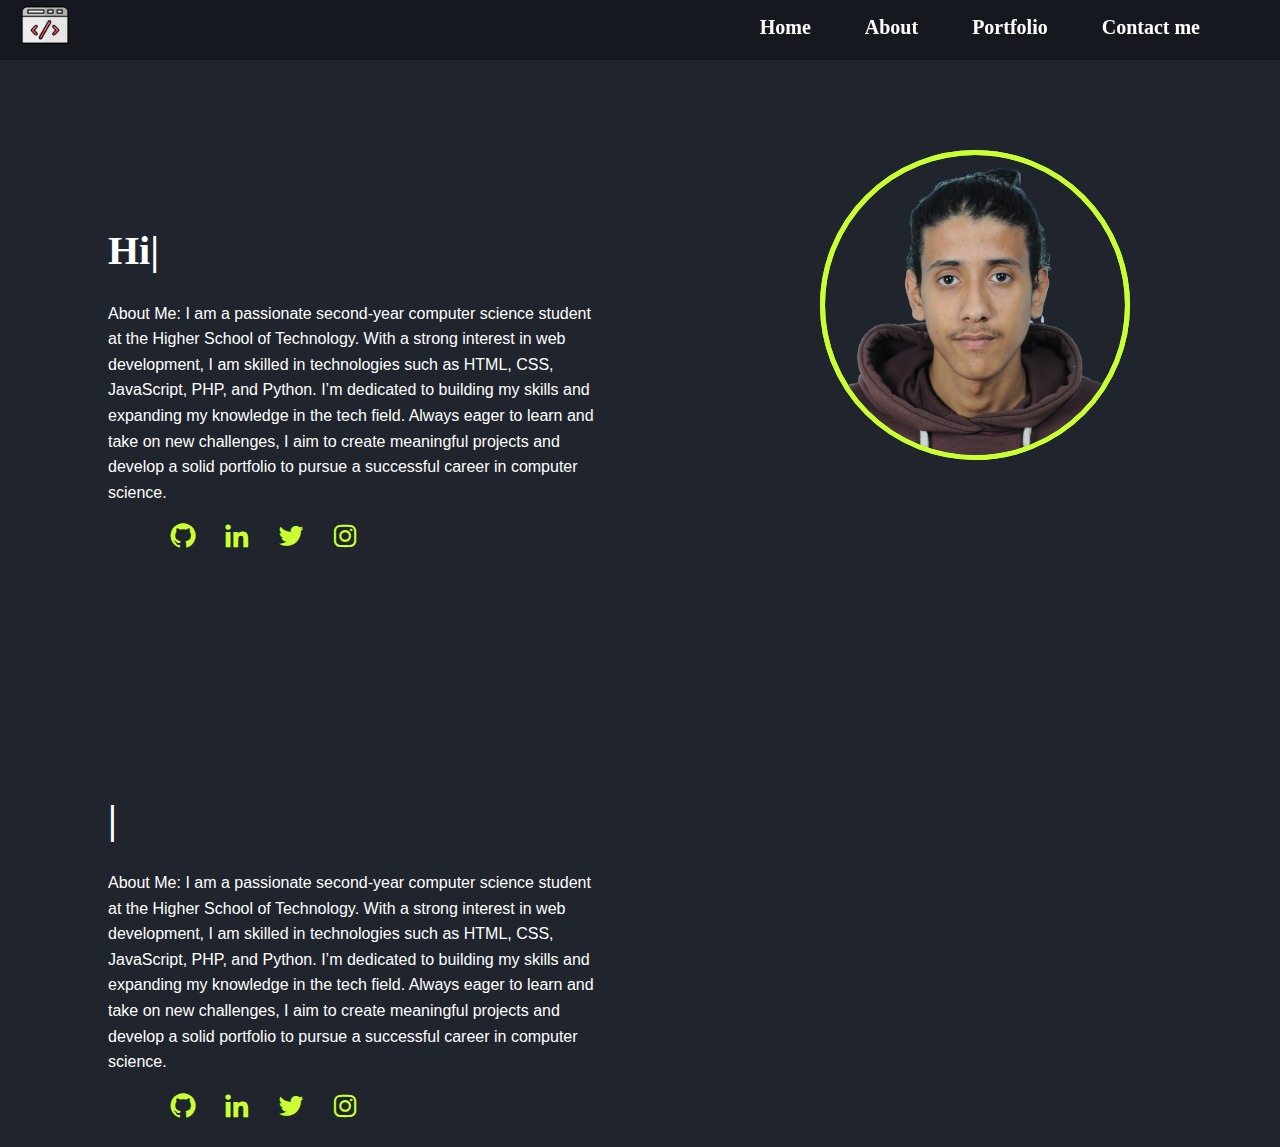
==== index.html @ 5b34f793 "commit" ====
<!DOCTYPE html>
<html lang="en">
<head>
    <meta charset="UTF-8">
    <meta name="viewport" content="width=device-width, initial-scale=1.0">
    <title>Document</title>
    <link rel="stylesheet" href="style.css"></link>
    <link href="https://unpkg.com/boxicons/css/boxicons.min.css" rel="stylesheet">
</head>
<body>
   <header> <img src="coding (1).png" alt="icon" id="icon">
   
<nav class="navbar">
    <ul>
        <li><a href="#">Home</a></li>
        <li><a href="#">About</a></li>
        <li><a href="#">Portfolio</a></li>
        <li><a href="#">Contact me</a></li>
    </ul>
</nav> 
</header>

<section class="home">
    <div>
    <h1 id="cursur">|</h1>
       <p>
        About Me:
I am a passionate second-year computer science student at the Higher School of Technology. With a strong interest in web development,
 I am skilled in technologies such as HTML, CSS, JavaScript, PHP, and Python. I’m dedicated to building my skills and expanding my knowledge in the tech field.
  Always eager to learn and take on new challenges, I aim to create meaningful projects and develop a solid portfolio to pursue a successful career in computer science.
    </p>
    <nav id="media">

<ul>
    <li><a href="#"><i class="bx bxl-github"></i></a></li> 
    <li><a href="#"><i class="bx bxl-linkedin"></i></a></li>
    <li><a href="#"><i class="bx bxl-twitter"></i></a></li>
    <li><a href="#"><i class="bx bxl-instagram"></i></a></li>
</ul>
    </nav>
</div>
<img src="mypicture.png" alt="person" class="mypicture">
    
   </section>
   <section class="home">
    <div>
    <h1 id="cursur">|</h1>
       <p>
        About Me:
I am a passionate second-year computer science student at the Higher School of Technology. With a strong interest in web development,
 I am skilled in technologies such as HTML, CSS, JavaScript, PHP, and Python. I’m dedicated to building my skills and expanding my knowledge in the tech field.
  Always eager to learn and take on new challenges, I aim to create meaningful projects and develop a solid portfolio to pursue a successful career in computer science.
    </p>
    <nav id="media">

<ul>
    <li><a href="#"><i class="bx bxl-github"></i></a></li> 
    <li><a href="#"><i class="bx bxl-linkedin"></i></a></li>
    <li><a href="#"><i class="bx bxl-twitter"></i></a></li>
    <li><a href="#"><i class="bx bxl-instagram"></i></a></li>
</ul>
    </nav>
</div>
<img src="mypicture.png" alt="person" class="mypicture">
    
   </section>

</body>
<script src="script.js"></script>
</html>
---- style.css ----
body{
   background: #1f242d;
   color: white;
}
a{
    color: white;
    text-decoration: none;
   
}
.navbar{
    position: fixed;
    right:0;
    top:0;
    margin-right: 30px; 
}
.navbar ul li{
    display: inline-block;
    margin-right: 50px;

}

.navbar ul li a{
    display: block;
    font-size: 20px;
    font-weight: bold; /* normal, bold, lighter, or specific values (100-900) */
    transition: transform 0.3s ease, box-shadow 0.3s ease;
    }
.navbar ul li a:hover{
        color: #caff33;
        transform: translateY(-5px); /* Move the div up */
       
}
#icon{
    width: 50px;
    height: 50px;
    margin-left: 20px;
    position: fixed;
}
header{
    display: flex;
    justify-content: space-between; /* Align divs horizontally */
    position: fixed;
    width: 100%;
    height: 60px;
    z-index: 1000;
    top:0;
    left:0;
    background-color: rgba(0, 0,0,0.3);
backdrop-filter: blur(10px);
}
.home{
    margin-left:100px;
    margin-top: 200px;
    display: flex;
    justify-content: flex-start; /* Optional: for alignment */
   
}
.home p{  
        font-family: Arial, sans-serif;
        font-size: 16px;
        line-height: 1.6;
        max-width: 500px;
      } 
#media  ul li{
display: inline;
margin-left: 20px;
}   
/* #media  ul li a img{
    width: 20px;
    height: 20px;
    color: #caff33;
}    */
.bx {
    font-size: 30px;   
    color: #caff33;       
}
.mypicture{
    position: absolute;
    width: 300px;
    height: 300px;
    right: 150px;
    top:150px;
    border-radius: 50%; /* Makes it round */
    border: 5px solid #caff33; 
}
#cursur:hover{
color: #caff33;
}

#cursur{
font-size: 40px;    
}
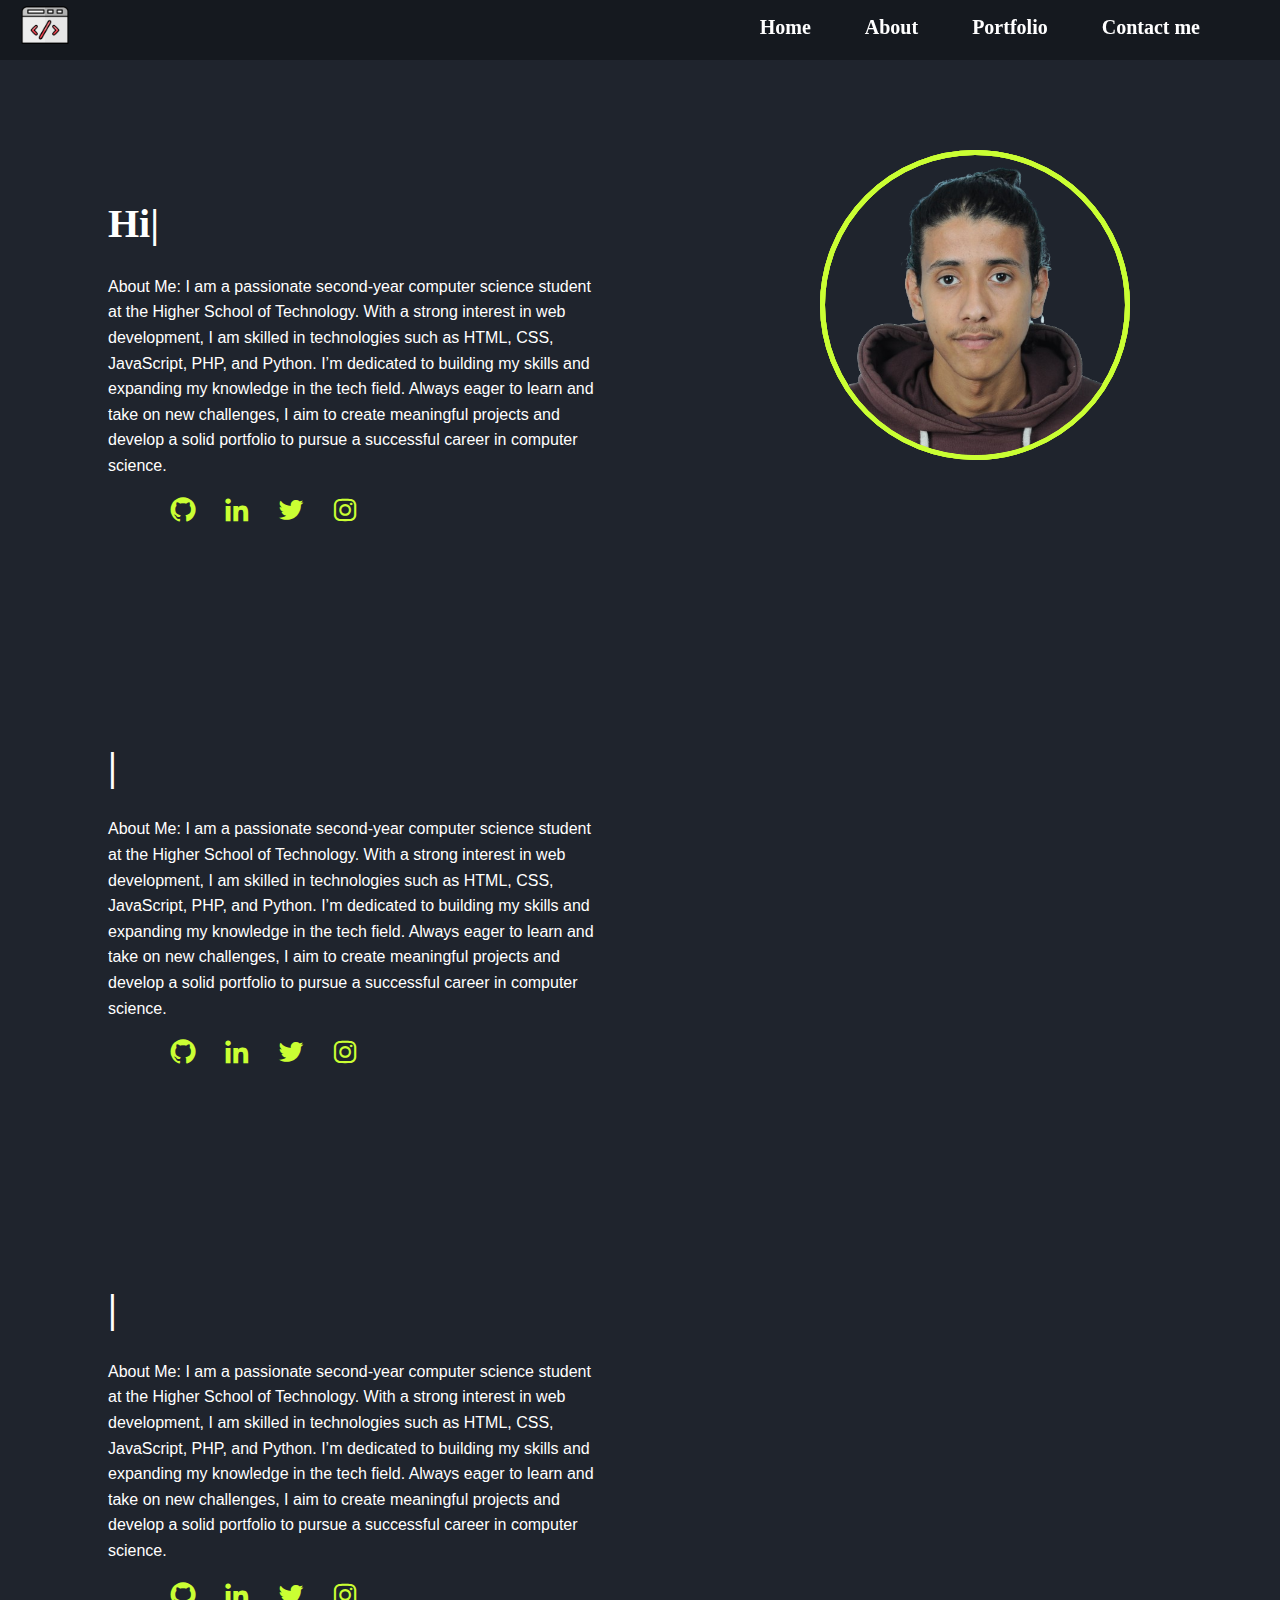
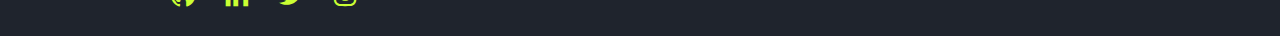
==== commit 74d34773: "commit" ====
--- a/index.html
+++ b/index.html
@@ -13,14 +13,14 @@
 <nav class="navbar">
     <ul>
         <li><a href="#">Home</a></li>
-        <li><a href="#">About</a></li>
-        <li><a href="#">Portfolio</a></li>
+        <li><a href="#firstsection">About</a></li>
+        <li><a href="#scondsection">Portfolio</a></li>
         <li><a href="#">Contact me</a></li>
     </ul>
 </nav> 
 </header>
 
-<section class="home">
+<section class="home" >
     <div>
     <h1 id="cursur">|</h1>
        <p>
@@ -42,7 +42,29 @@
 <img src="mypicture.png" alt="person" class="mypicture">
     
    </section>
-   <section class="home">
+   <section class="home" id="firstsection">
+    <div>
+    <h1 id="cursur">|</h1>
+       <p>
+        About Me:
+I am a passionate second-year computer science student at the Higher School of Technology. With a strong interest in web development,
+ I am skilled in technologies such as HTML, CSS, JavaScript, PHP, and Python. I’m dedicated to building my skills and expanding my knowledge in the tech field.
+  Always eager to learn and take on new challenges, I aim to create meaningful projects and develop a solid portfolio to pursue a successful career in computer science.
+    </p>
+    <nav id="media">
+
+<ul>
+    <li><a href="#"><i class="bx bxl-github"></i></a></li> 
+    <li><a href="#"><i class="bx bxl-linkedin"></i></a></li>
+    <li><a href="#"><i class="bx bxl-twitter"></i></a></li>
+    <li><a href="#"><i class="bx bxl-instagram"></i></a></li>
+</ul>
+    </nav>
+</div>
+<img src="mypicture.png" alt="person" class="mypicture">
+    
+   </section>
+   <section class="home" id="scondsection">
     <div>
     <h1 id="cursur">|</h1>
        <p>
--- a/style.css
+++ b/style.css
@@ -1,3 +1,6 @@
+html {
+    scroll-behavior: smooth;
+}
 body{
    background: #1f242d;
    color: white;
@@ -82,12 +85,20 @@
     top:150px;
     border-radius: 50%; /* Makes it round */
     border: 5px solid #caff33; 
+    transition: box-shadow 0.4s ease-in-out;
+}
+.mypicture:hover{
+box-shadow: 0 0 15px #caff33;
+ 
+
 }
 #cursur:hover{
 color: #caff33;
 }
 
 #cursur{
-font-size: 40px;    
+font-size: 40px; 
+margin-top: 0px; 
+transition: color 0.4s ease-in-out;  
 }
 
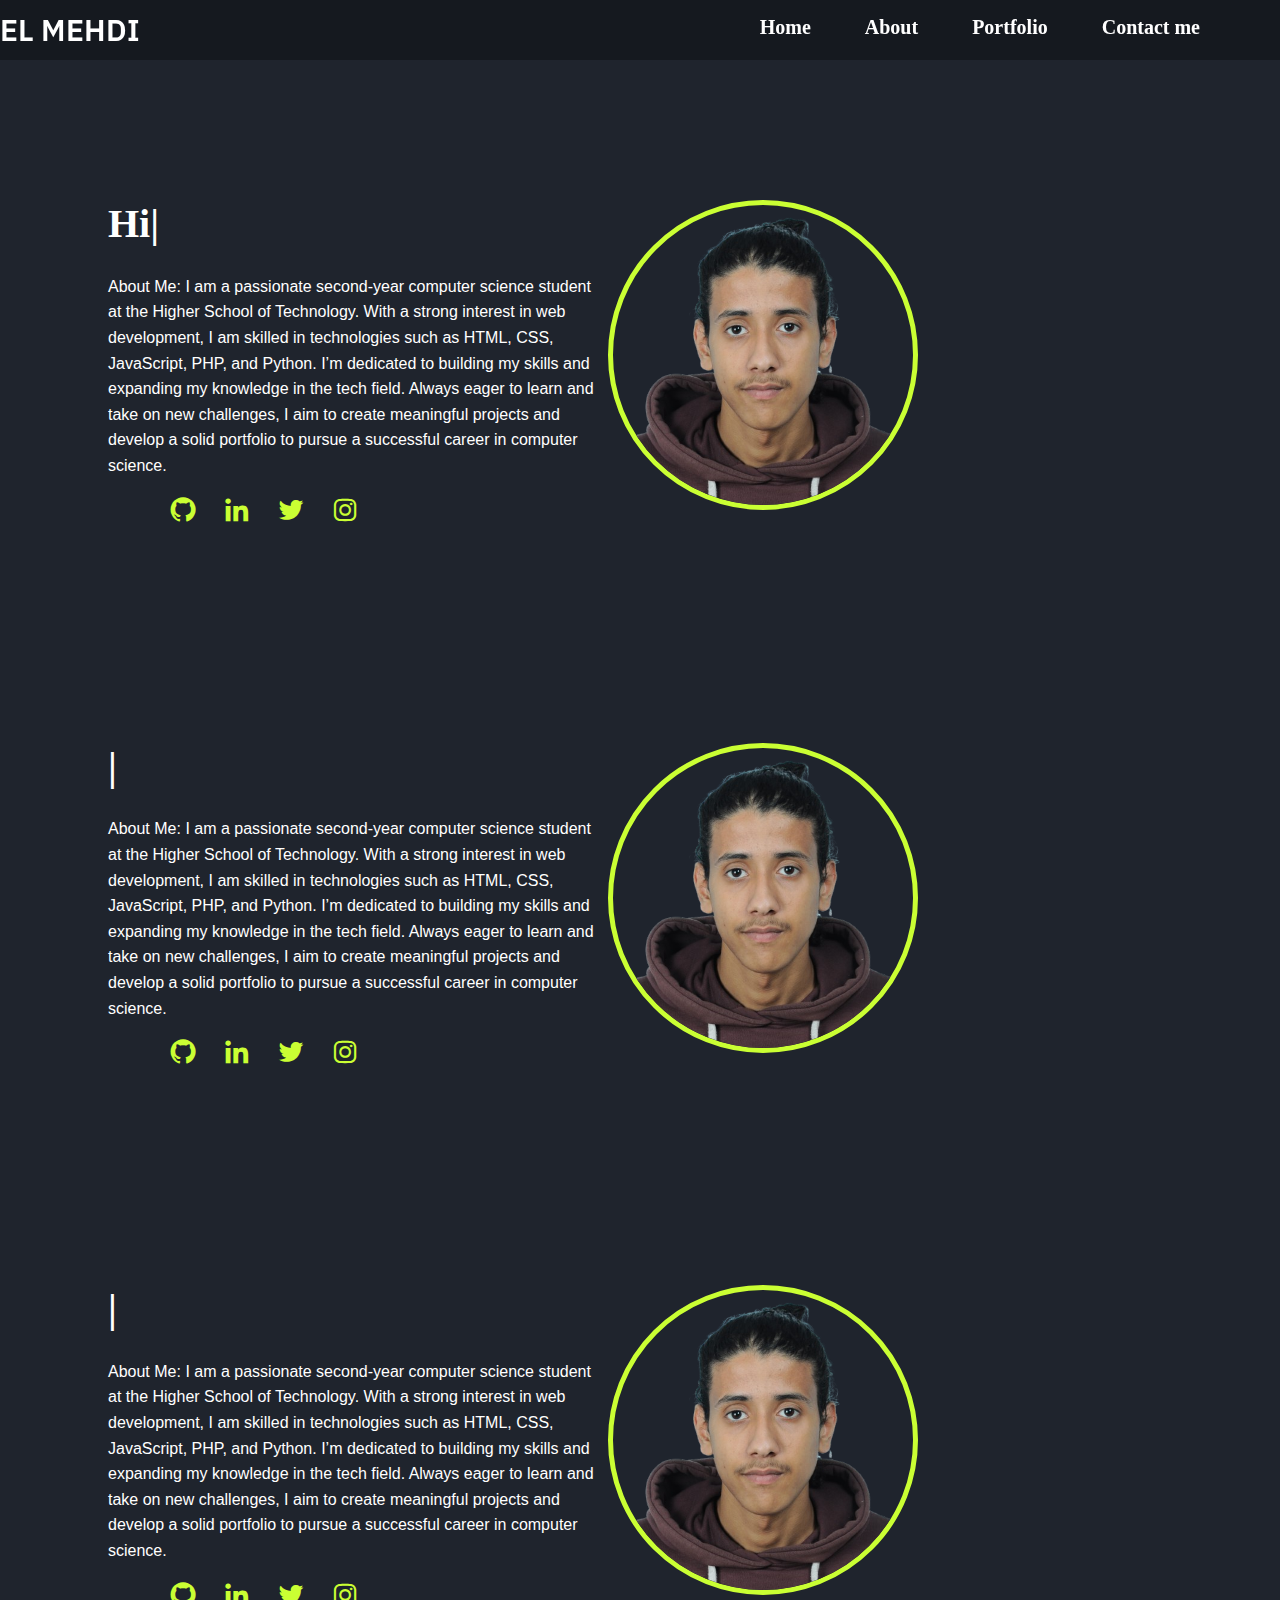
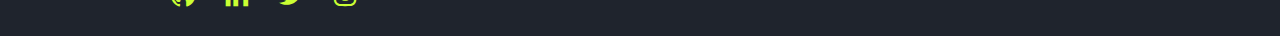
==== commit 3ef3ea54: "my commit" ====
--- a/index.html
+++ b/index.html
@@ -8,7 +8,7 @@
     <link href="https://unpkg.com/boxicons/css/boxicons.min.css" rel="stylesheet">
 </head>
 <body>
-   <header> <img src="coding (1).png" alt="icon" id="icon">
+   <header><div class="logo"><span>EL MEHDI</span></div>
    
 <nav class="navbar">
     <ul>
--- a/style.css
+++ b/style.css
@@ -1,3 +1,5 @@
+@import url('https://fonts.googleapis.com/css2?family=Poppins:wght@600&display=swap');
+@import url('https://fonts.googleapis.com/css2?family=IBM+Plex+Sans:ital,wght@0,100;0,200;0,300;0,400;0,500;0,600;0,700;1,100;1,200;1,300;1,400;1,500;1,600;1,700&display=swap');
 html {
     scroll-behavior: smooth;
 }
@@ -30,14 +32,19 @@
     }
 .navbar ul li a:hover{
         color: #caff33;
-        transform: translateY(-5px); /* Move the div up */
+        transform: translateY(-3px); /* Move the div up */
        
 }
-#icon{
-    width: 50px;
-    height: 50px;
-    margin-left: 20px;
-    position: fixed;
+.logo {
+    font-family: "IBM Plex Sans", serif;
+    font-weight: 600;
+    font-style: normal;
+    display: flex;
+    justify-content: center;
+    font-size: 30px;
+}
+.logo span{
+    margin-top: 10px;
 }
 header{
     display: flex;
@@ -78,11 +85,8 @@
     color: #caff33;       
 }
 .mypicture{
-    position: absolute;
     width: 300px;
     height: 300px;
-    right: 150px;
-    top:150px;
     border-radius: 50%; /* Makes it round */
     border: 5px solid #caff33; 
     transition: box-shadow 0.4s ease-in-out;
@@ -101,4 +105,10 @@
 margin-top: 0px; 
 transition: color 0.4s ease-in-out;  
 }
+section{
+    display: flex;
+    justify-content: space-between;
+    scroll-margin-top: 200px; 
 
+  }
+
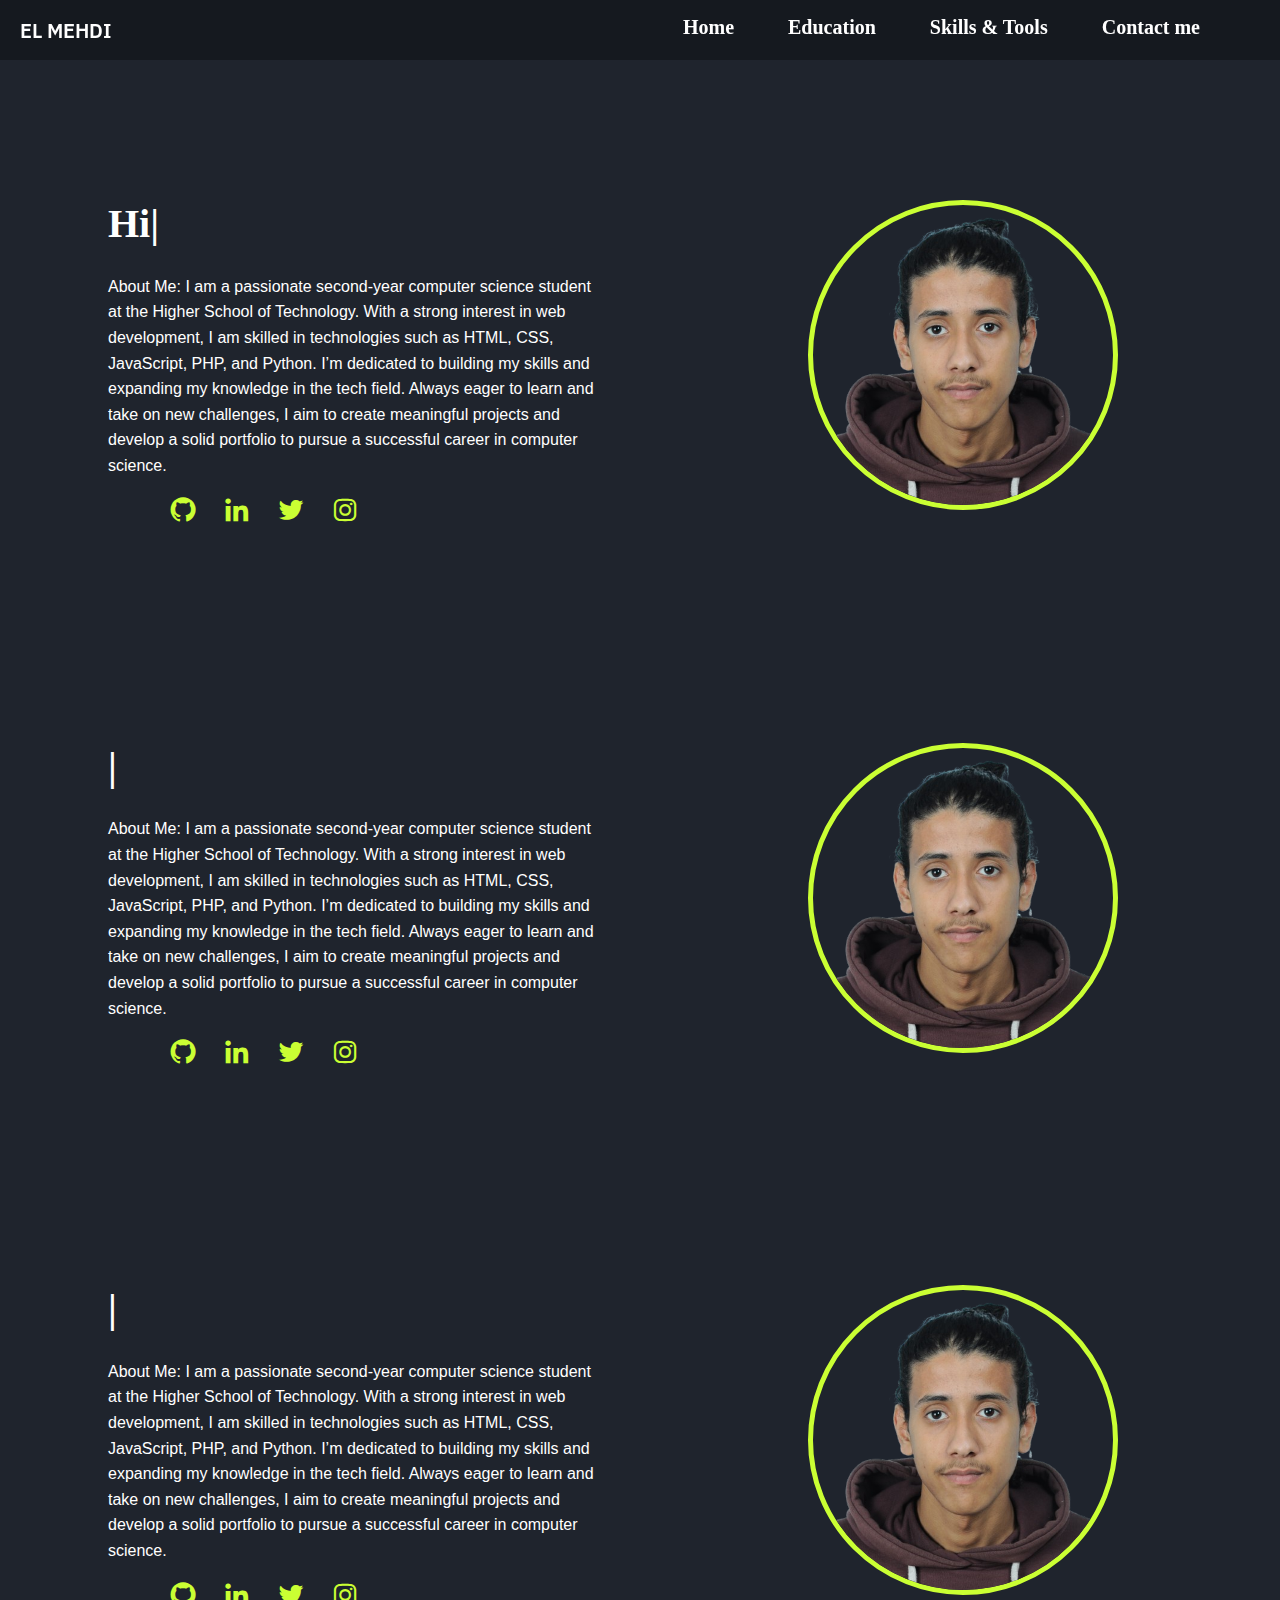
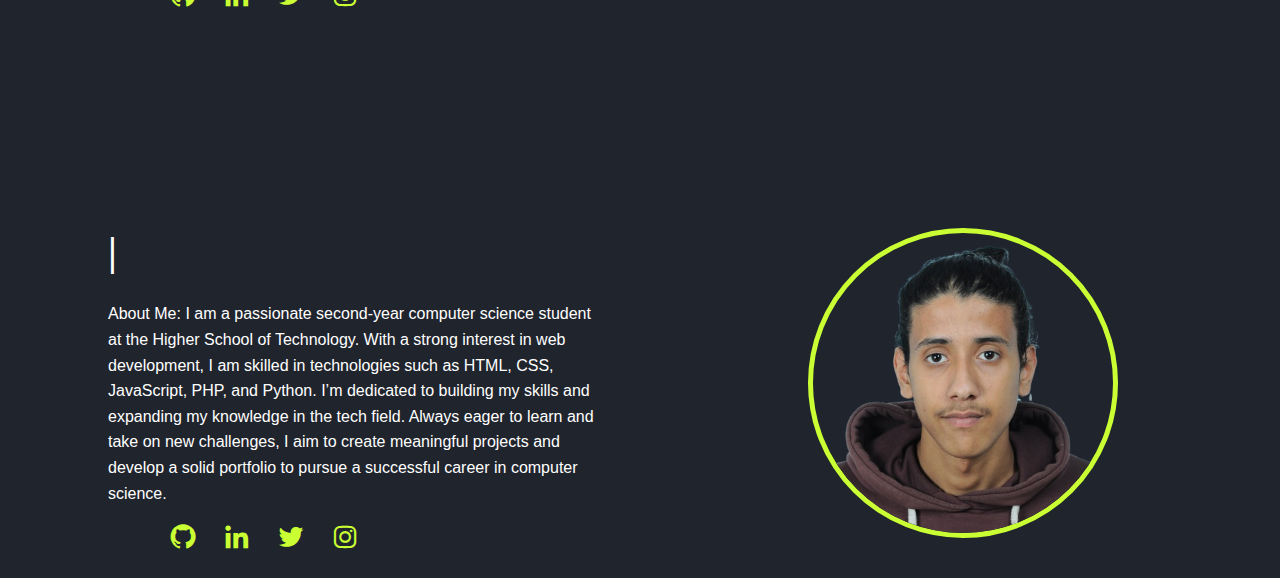
==== commit e097cf06: "my commit" ====
--- a/index.html
+++ b/index.html
@@ -8,14 +8,14 @@
     <link href="https://unpkg.com/boxicons/css/boxicons.min.css" rel="stylesheet">
 </head>
 <body>
-   <header><div class="logo"><span>EL MEHDI</span></div>
+   <header><div class="logo"><a href="#">EL MEHDI</a></div>
    
 <nav class="navbar">
     <ul>
         <li><a href="#">Home</a></li>
-        <li><a href="#firstsection">About</a></li>
-        <li><a href="#scondsection">Portfolio</a></li>
-        <li><a href="#">Contact me</a></li>
+        <li><a href="#firstsection">Education</a></li>
+        <li><a href="#scondsection">Skills & Tools</a></li>
+        <li><a href="#thirdsection">Contact me</a></li>
     </ul>
 </nav> 
 </header>
@@ -32,10 +32,10 @@
     <nav id="media">
 
 <ul>
-    <li><a href="#"><i class="bx bxl-github"></i></a></li> 
-    <li><a href="#"><i class="bx bxl-linkedin"></i></a></li>
+    <li><a href="https://github.com/Mehdi23-bit"><i class="bx bxl-github"></i></a></li> 
+    <li><a href="https://www.linkedin.com/in/el-mehdi-iskandar-bb76002a1/"><i class="bx bxl-linkedin"></i></a></li>
     <li><a href="#"><i class="bx bxl-twitter"></i></a></li>
-    <li><a href="#"><i class="bx bxl-instagram"></i></a></li>
+    <li><a href="https://www.instagram.com/skander.mehdi/"><i class="bx bxl-instagram"></i></a></li>
 </ul>
     </nav>
 </div>
@@ -87,6 +87,29 @@
     
    </section>
 
+
+   <section class="home" id="thirdsection">
+    <div>
+    <h1 id="cursur">|</h1>
+       <p>
+        About Me:
+I am a passionate second-year computer science student at the Higher School of Technology. With a strong interest in web development,
+ I am skilled in technologies such as HTML, CSS, JavaScript, PHP, and Python. I’m dedicated to building my skills and expanding my knowledge in the tech field.
+  Always eager to learn and take on new challenges, I aim to create meaningful projects and develop a solid portfolio to pursue a successful career in computer science.
+    </p>
+    <nav id="media">
+
+<ul>
+    <li><a href="#"><i class="bx bxl-github"></i></a></li> 
+    <li><a href="#"><i class="bx bxl-linkedin"></i></a></li>
+    <li><a href="#"><i class="bx bxl-twitter"></i></a></li>
+    <li><a href="#"><i class="bx bxl-instagram"></i></a></li>
+</ul>
+    </nav>
+</div>
+<img src="mypicture.png" alt="person" class="mypicture">
+    
+   </section>
 </body>
 <script src="script.js"></script>
 </html>--- a/style.css
+++ b/style.css
@@ -1,11 +1,13 @@
 @import url('https://fonts.googleapis.com/css2?family=Poppins:wght@600&display=swap');
 @import url('https://fonts.googleapis.com/css2?family=IBM+Plex+Sans:ital,wght@0,100;0,200;0,300;0,400;0,500;0,600;0,700;1,100;1,200;1,300;1,400;1,500;1,600;1,700&display=swap');
+  
 html {
     scroll-behavior: smooth;
 }
 body{
    background: #1f242d;
    color: white;
+   overflow-x: hidden;
 }
 a{
     color: white;
@@ -35,20 +37,28 @@
         transform: translateY(-3px); /* Move the div up */
        
 }
+
 .logo {
     font-family: "IBM Plex Sans", serif;
     font-weight: 600;
     font-style: normal;
     display: flex;
-    justify-content: center;
-    font-size: 30px;
+    justify-content: center; /* Horizontally center */
+    align-items: center; 
+    font-size: 20px;
+    padding-left: 20px;
+    transition: transform 0.3s ease;
 }
-.logo span{
-    margin-top: 10px;
+.logo a:hover{
+    color: #caff33;
+    transform: translateY(-3px); /* Move the div up */
+   
 }
+
 header{
     display: flex;
-    justify-content: space-between; /* Align divs horizontally */
+    justify-content: space-between; 
+    gap: 20px;/* Align divs horizontally */
     position: fixed;
     width: 100%;
     height: 60px;
@@ -93,9 +103,7 @@
 }
 .mypicture:hover{
 box-shadow: 0 0 15px #caff33;
- 
-
-}
+ }
 #cursur:hover{
 color: #caff33;
 }
@@ -109,6 +117,10 @@
     display: flex;
     justify-content: space-between;
     scroll-margin-top: 200px; 
+    scroll-margin-left: 100px;
+    width: 100%;
+    gap: 200px; 
+    flex-wrap: wrap;
 
   }
 
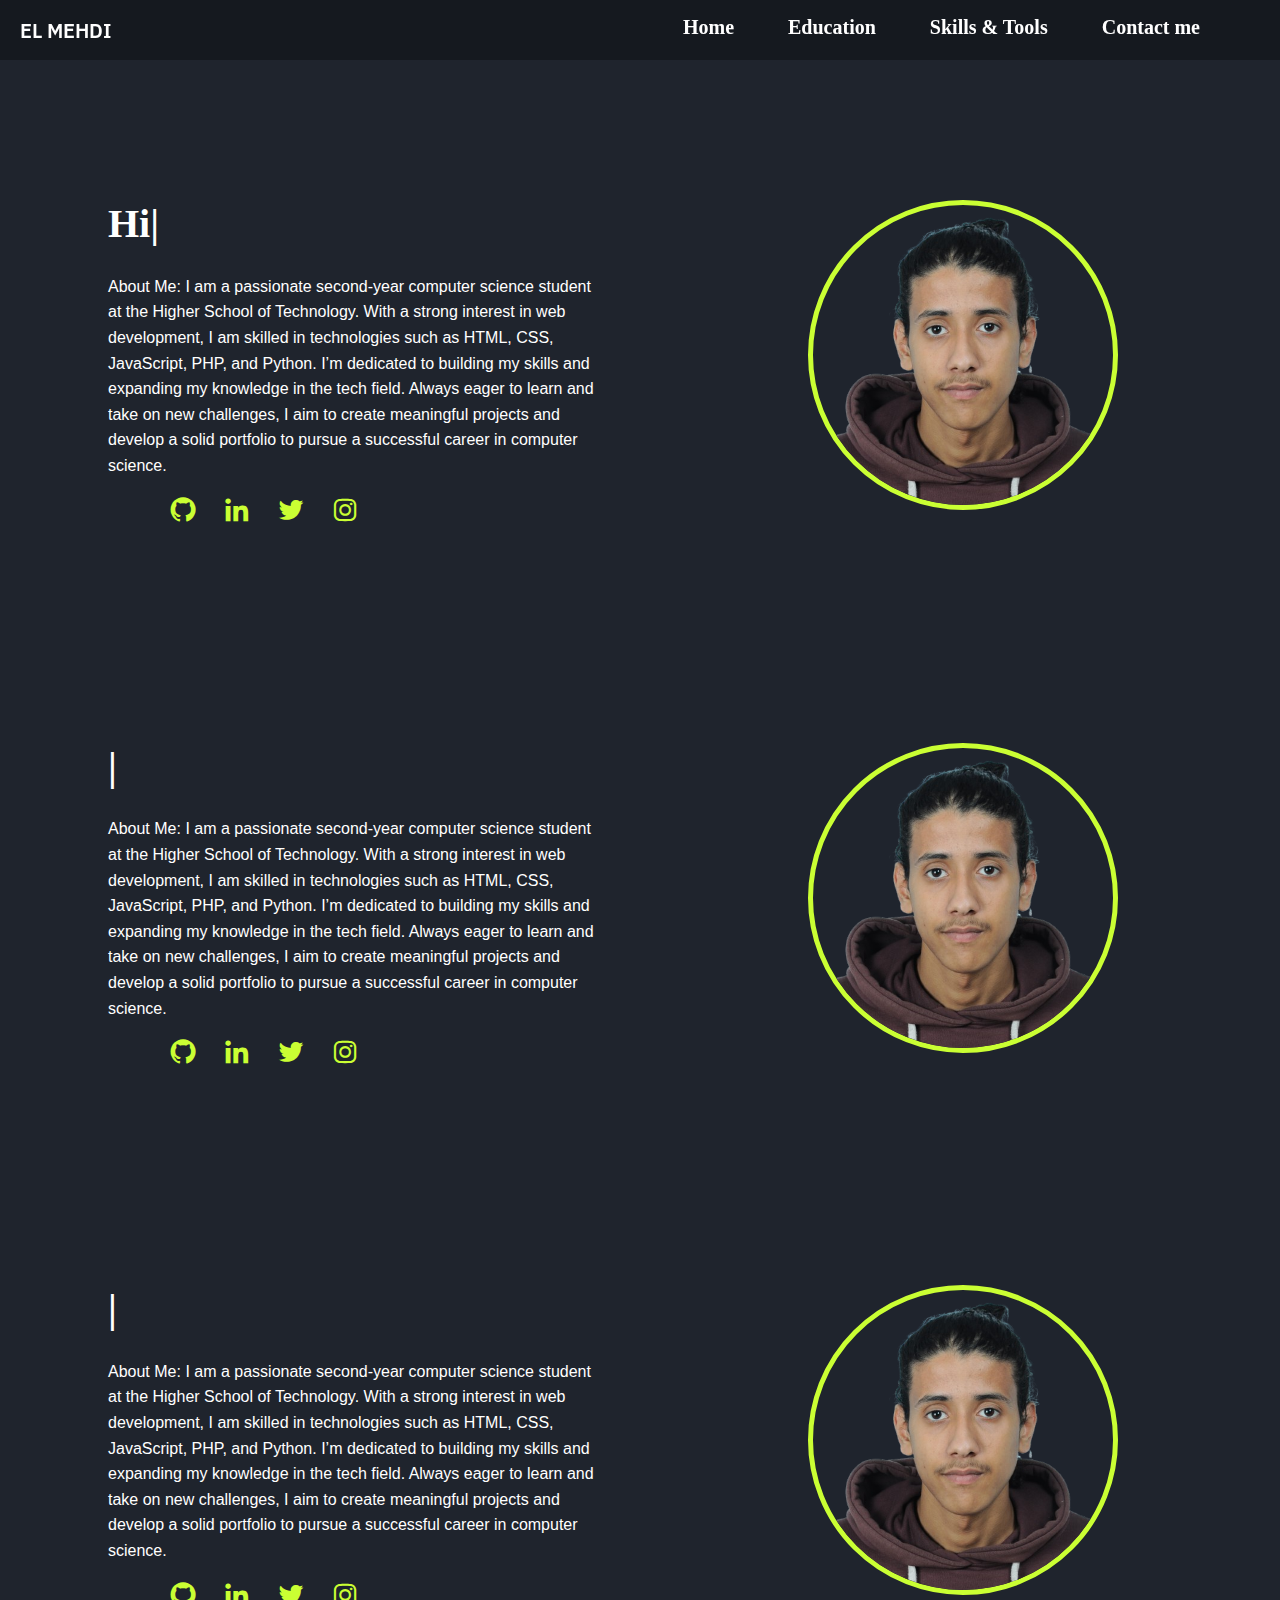
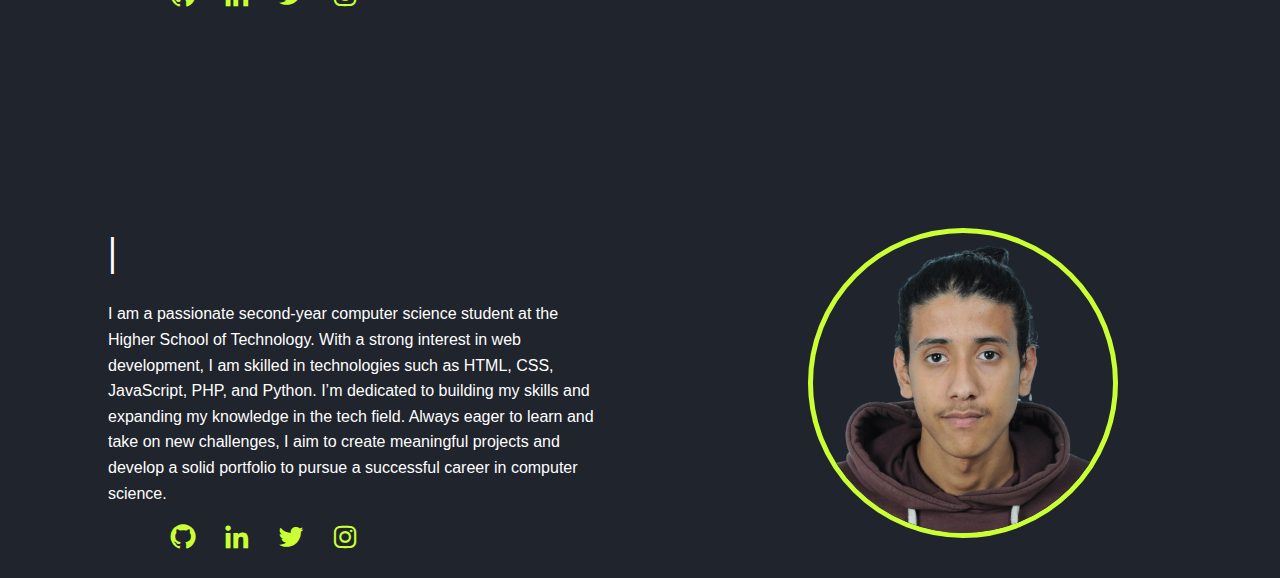
==== commit 7c308b69: "commit" ====
--- a/index.html
+++ b/index.html
@@ -92,8 +92,7 @@
     <div>
     <h1 id="cursur">|</h1>
        <p>
-        About Me:
-I am a passionate second-year computer science student at the Higher School of Technology. With a strong interest in web development,
+        I am a passionate second-year computer science student at the Higher School of Technology. With a strong interest in web development,
  I am skilled in technologies such as HTML, CSS, JavaScript, PHP, and Python. I’m dedicated to building my skills and expanding my knowledge in the tech field.
   Always eager to learn and take on new challenges, I aim to create meaningful projects and develop a solid portfolio to pursue a successful career in computer science.
     </p>
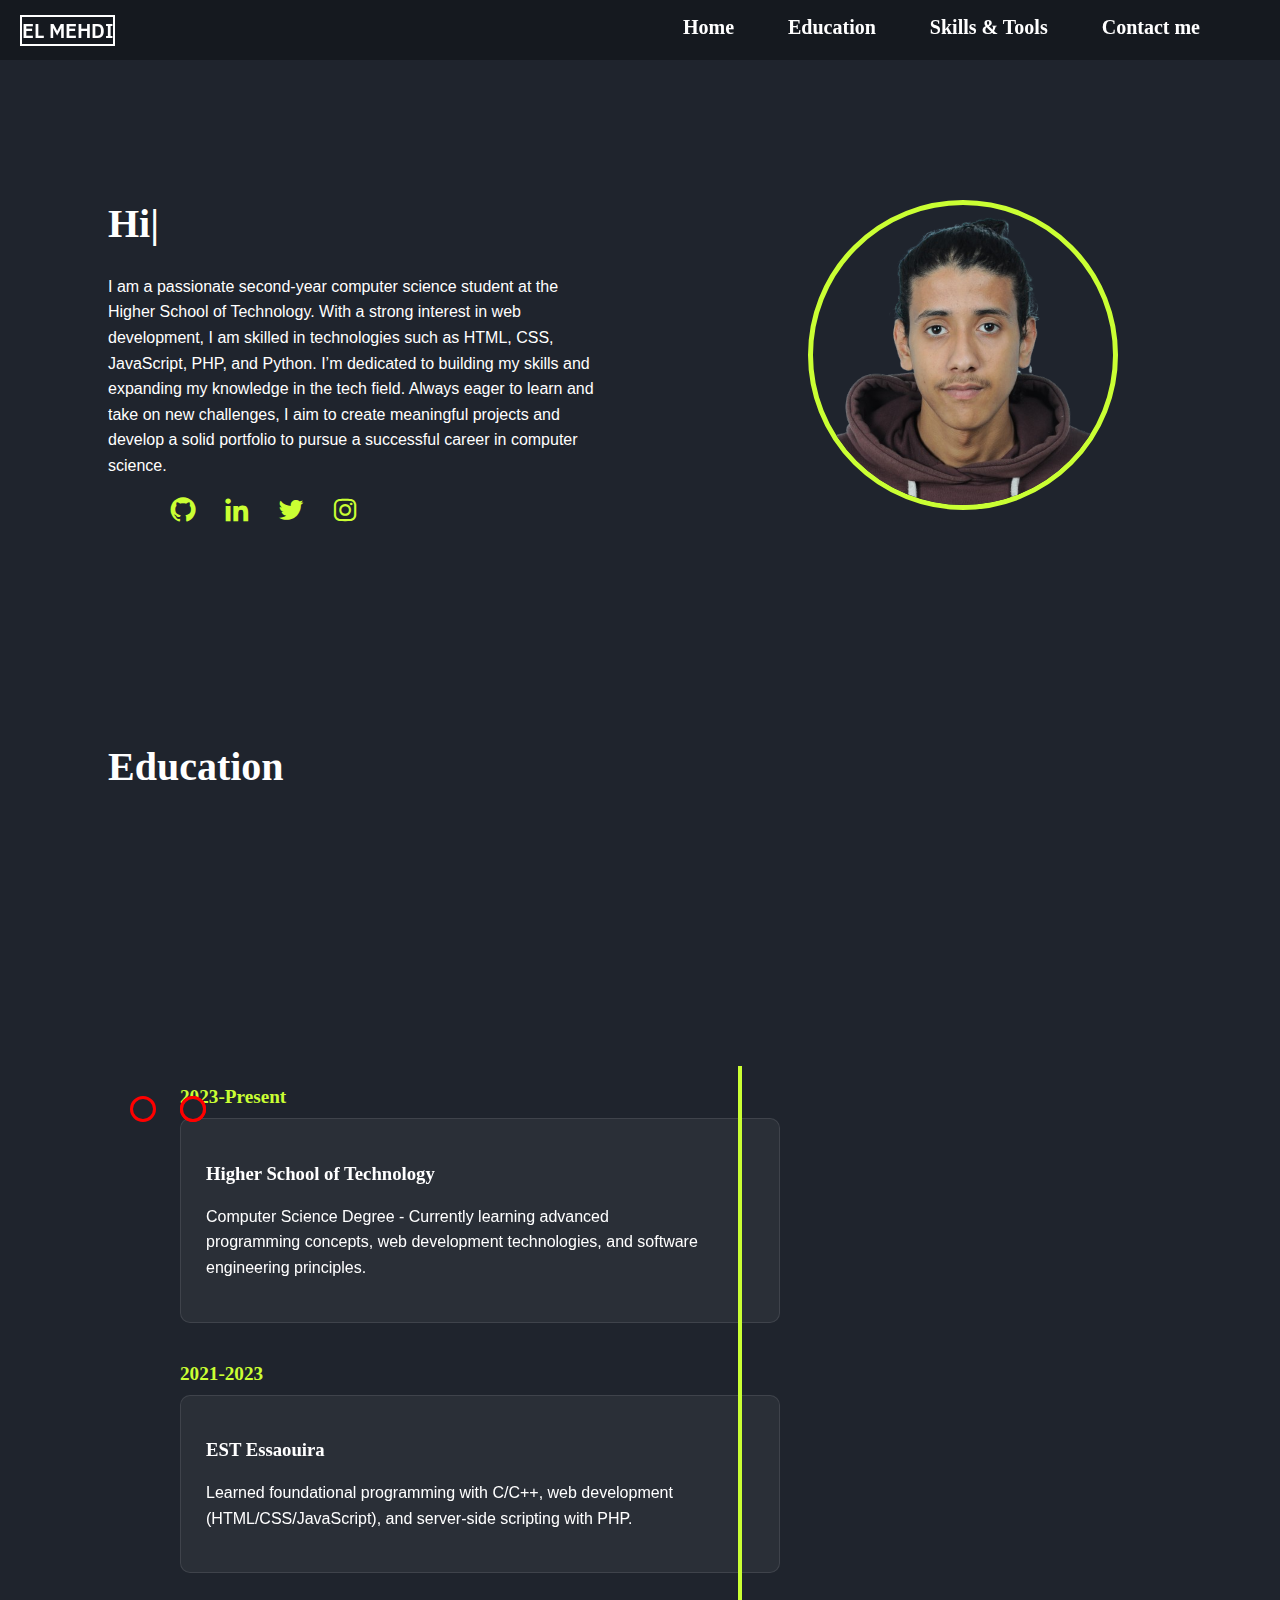
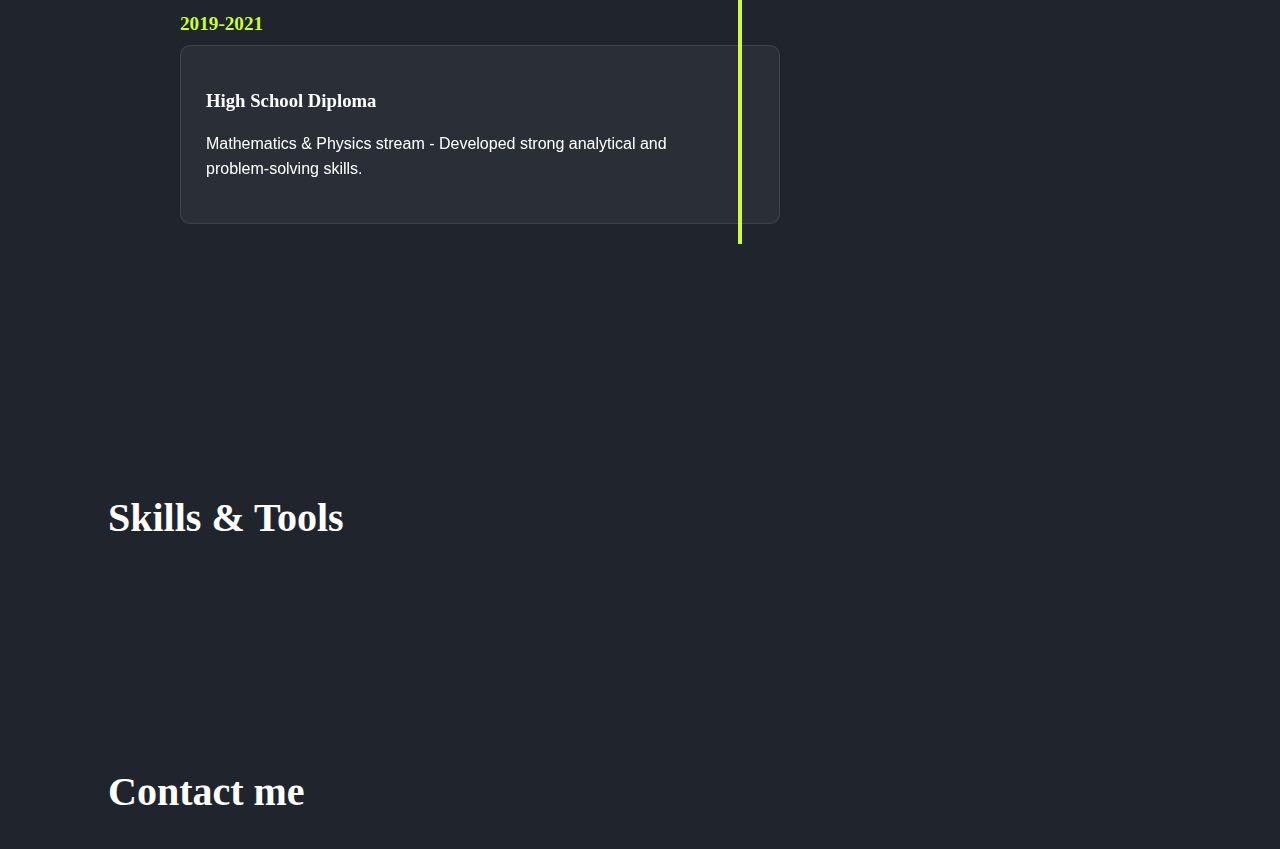
==== commit cc4c2c4a: "commit" ====
--- a/index.html
+++ b/index.html
@@ -13,7 +13,7 @@
 <nav class="navbar">
     <ul>
         <li><a href="#">Home</a></li>
-        <li><a href="#firstsection">Education</a></li>
+        <li><a href="#Education">Education</a></li>
         <li><a href="#scondsection">Skills & Tools</a></li>
         <li><a href="#thirdsection">Contact me</a></li>
     </ul>
@@ -24,8 +24,7 @@
     <div>
     <h1 id="cursur">|</h1>
        <p>
-        About Me:
-I am a passionate second-year computer science student at the Higher School of Technology. With a strong interest in web development,
+        I am a passionate second-year computer science student at the Higher School of Technology. With a strong interest in web development,
  I am skilled in technologies such as HTML, CSS, JavaScript, PHP, and Python. I’m dedicated to building my skills and expanding my knowledge in the tech field.
   Always eager to learn and take on new challenges, I aim to create meaningful projects and develop a solid portfolio to pursue a successful career in computer science.
     </p>
@@ -42,71 +41,47 @@
 <img src="mypicture.png" alt="person" class="mypicture">
     
    </section>
-   <section class="home" id="firstsection">
-    <div>
-    <h1 id="cursur">|</h1>
-       <p>
-        About Me:
-I am a passionate second-year computer science student at the Higher School of Technology. With a strong interest in web development,
- I am skilled in technologies such as HTML, CSS, JavaScript, PHP, and Python. I’m dedicated to building my skills and expanding my knowledge in the tech field.
-  Always eager to learn and take on new challenges, I aim to create meaningful projects and develop a solid portfolio to pursue a successful career in computer science.
-    </p>
-    <nav id="media">
-
-<ul>
-    <li><a href="#"><i class="bx bxl-github"></i></a></li> 
-    <li><a href="#"><i class="bx bxl-linkedin"></i></a></li>
-    <li><a href="#"><i class="bx bxl-twitter"></i></a></li>
-    <li><a href="#"><i class="bx bxl-instagram"></i></a></li>
-</ul>
-    </nav>
-</div>
-<img src="mypicture.png" alt="person" class="mypicture">
-    
-   </section>
+   <section class="home" id="Education">
+    <h1 id="cursur">Education</h1>
+    <div class="timeline-container">
+        <div class="timeline">
+            <div class="timeline-item left">
+                <div class="timeline-year">2023-Present</div>
+                <div class="timeline-content">
+                    <h3>Higher School of Technology</h3>
+                    <p>Computer Science Degree - Currently learning advanced programming concepts, web development technologies, and software engineering principles.</p>
+                </div>
+            </div>
+            
+            <div class="timeline-item right ">
+                <div class="timeline-year">2021-2023</div>
+                <div class="timeline-content">
+                    <h3>EST Essaouira</h3>
+                    <p>Learned foundational programming with C/C++, web development (HTML/CSS/JavaScript), and server-side scripting with PHP.</p>
+                </div>
+            </div>
+            
+            <div class="timeline-item left">
+                <div class="timeline-year">2019-2021</div>
+                <div class="timeline-content">
+                    <h3>High School Diploma</h3>
+                    <p>Mathematics & Physics stream - Developed strong analytical and problem-solving skills.</p>
+                </div>
+            </div>
+        </div>
+    </div>
+</section>
    <section class="home" id="scondsection">
     <div>
-    <h1 id="cursur">|</h1>
-       <p>
-        About Me:
-I am a passionate second-year computer science student at the Higher School of Technology. With a strong interest in web development,
- I am skilled in technologies such as HTML, CSS, JavaScript, PHP, and Python. I’m dedicated to building my skills and expanding my knowledge in the tech field.
-  Always eager to learn and take on new challenges, I aim to create meaningful projects and develop a solid portfolio to pursue a successful career in computer science.
-    </p>
-    <nav id="media">
-
-<ul>
-    <li><a href="#"><i class="bx bxl-github"></i></a></li> 
-    <li><a href="#"><i class="bx bxl-linkedin"></i></a></li>
-    <li><a href="#"><i class="bx bxl-twitter"></i></a></li>
-    <li><a href="#"><i class="bx bxl-instagram"></i></a></li>
-</ul>
-    </nav>
-</div>
-<img src="mypicture.png" alt="person" class="mypicture">
-    
+    <h1 id="cursur">Skills & Tools</h1>
+           </div>
    </section>
 
 
    <section class="home" id="thirdsection">
     <div>
-    <h1 id="cursur">|</h1>
-       <p>
-        I am a passionate second-year computer science student at the Higher School of Technology. With a strong interest in web development,
- I am skilled in technologies such as HTML, CSS, JavaScript, PHP, and Python. I’m dedicated to building my skills and expanding my knowledge in the tech field.
-  Always eager to learn and take on new challenges, I aim to create meaningful projects and develop a solid portfolio to pursue a successful career in computer science.
-    </p>
-    <nav id="media">
-
-<ul>
-    <li><a href="#"><i class="bx bxl-github"></i></a></li> 
-    <li><a href="#"><i class="bx bxl-linkedin"></i></a></li>
-    <li><a href="#"><i class="bx bxl-twitter"></i></a></li>
-    <li><a href="#"><i class="bx bxl-instagram"></i></a></li>
-</ul>
-    </nav>
-</div>
-<img src="mypicture.png" alt="person" class="mypicture">
+    <h1 id="cursur">Contact me</h1>
+       </div>
     
    </section>
 </body>
--- a/style.css
+++ b/style.css
@@ -48,11 +48,15 @@
     font-size: 20px;
     padding-left: 20px;
     transition: transform 0.3s ease;
-}
+  }
+  
 .logo a:hover{
     color: #caff33;
     transform: translateY(-3px); /* Move the div up */
    
+} 
+.logo a{
+    border: solid 2px white;
 }
 
 header{
@@ -123,4 +127,112 @@
     flex-wrap: wrap;
 
   }
-
+#Education{
+   
+    width: 100%;
+     
+}
+
+
+
+/* Add these styles to your CSS */
+.timeline-container {
+    padding: 50px 0;
+    width: 100%;
+}
+
+.timeline {
+    position: relative;
+    max-width: 1200px;
+    margin: 0 auto;
+}
+
+.timeline::after {
+    content: '';
+    position: absolute;
+    width: 4px;
+    background-color: #caff33;
+    top: 0;
+    bottom: 0;
+    left: 50%;
+    transform: translateX(-50%);
+    z-index: 1;
+}
+
+.timeline-item {
+    padding: 20px 40px;
+    display: block;
+     width: 50%;
+    clear: both;
+}
+
+.timeline-item::after {
+    content: '';
+    position: absolute;
+    width: 20px;
+    height: 20px;
+    background-color: #1f242d;
+    border: 3px solid red;
+    top: 30px;
+    border-radius: 50%;
+    z-index: 2;
+}
+
+.timeline-item.left {
+   margin-left: 0;
+}
+
+/* .timeline-item.left::after {
+    right: -10px;
+} */
+
+.timeline-item.right {
+  margin-right: 0;
+}
+
+.timeline-item.right::after {
+    left: -10px;
+}
+
+.timeline-content {
+    background: rgba(255, 255, 255, 0.05);
+    padding: 25px;
+    border-radius: 10px;
+    backdrop-filter: blur(10px);
+    border: 1px solid rgba(255, 255, 255, 0.1);
+    transition: transform 0.3s ease;
+}
+
+.timeline-content:hover {
+    transform: translateY(-5px);
+}
+
+.timeline-year {
+    color: #caff33;
+    font-size: 1.2em;
+    font-weight: 600;
+    margin-bottom: 10px;
+}
+
+/* @media screen and (max-width: 768px) {
+    .timeline::after {
+        left: 31px;
+    }
+
+    .timeline-item {
+        width: 100%;
+        padding-left: 70px;
+        padding-right: 25px;
+    }
+
+    .timeline-item.left,
+    .timeline-item.right {
+        float: none;
+        left: 0;
+    }
+
+    .timeline-item.left::after,
+    .timeline-item.right::after {
+        left: 15px;
+    }
+} */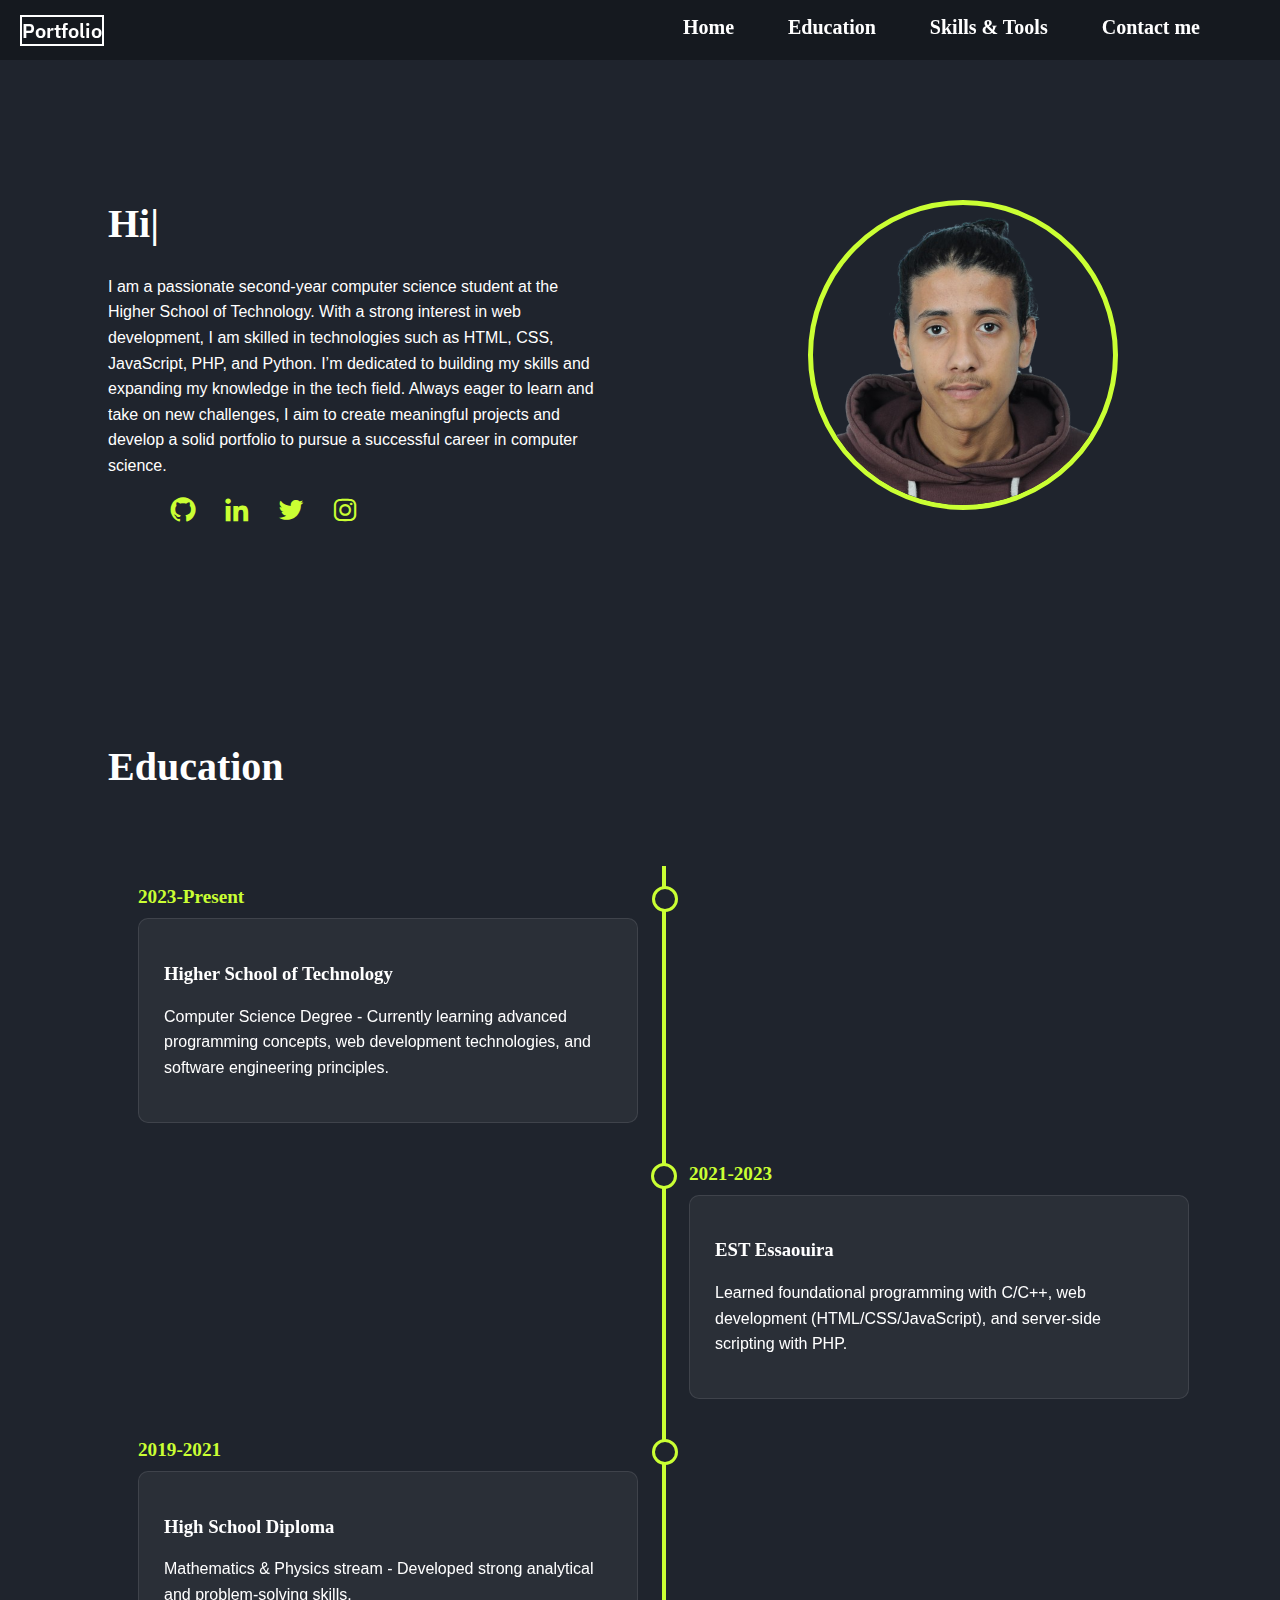
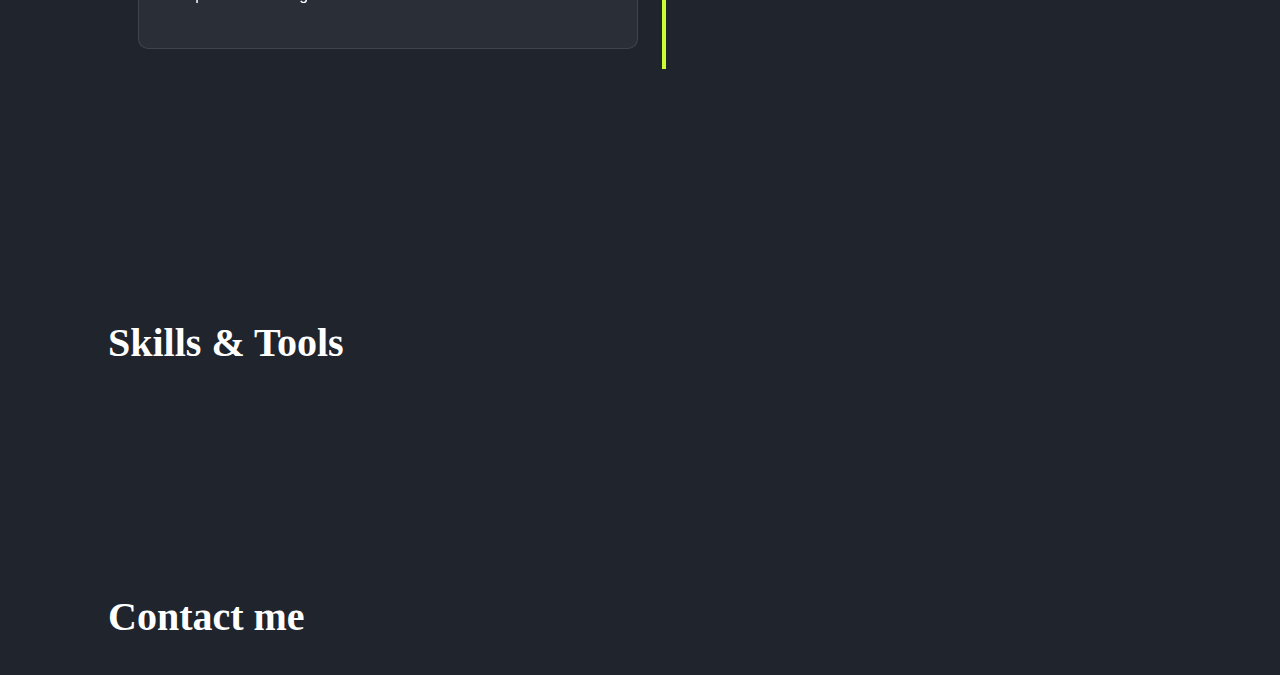
==== commit 336d20a5: "commit" ====
--- a/index.html
+++ b/index.html
@@ -8,7 +8,7 @@
     <link href="https://unpkg.com/boxicons/css/boxicons.min.css" rel="stylesheet">
 </head>
 <body>
-   <header><div class="logo"><a href="#">EL MEHDI</a></div>
+   <header><div class="logo"><a href="#">Portfolio</a></div>
    
 <nav class="navbar">
     <ul>
@@ -45,15 +45,15 @@
     <h1 id="cursur">Education</h1>
     <div class="timeline-container">
         <div class="timeline">
-            <div class="timeline-item left">
+            <div class="timeline-item right">
                 <div class="timeline-year">2023-Present</div>
-                <div class="timeline-content">
+                <div class="timeline-content ">
                     <h3>Higher School of Technology</h3>
                     <p>Computer Science Degree - Currently learning advanced programming concepts, web development technologies, and software engineering principles.</p>
                 </div>
             </div>
             
-            <div class="timeline-item right ">
+            <div class="timeline-item left ">
                 <div class="timeline-year">2021-2023</div>
                 <div class="timeline-content">
                     <h3>EST Essaouira</h3>
@@ -61,7 +61,7 @@
                 </div>
             </div>
             
-            <div class="timeline-item left">
+            <div class="timeline-item right">
                 <div class="timeline-year">2019-2021</div>
                 <div class="timeline-content">
                     <h3>High School Diploma</h3>
--- a/style.css
+++ b/style.css
@@ -120,7 +120,7 @@
 section{
     display: flex;
     justify-content: space-between;
-    scroll-margin-top: 200px; 
+    scroll-margin-top: 80px; 
     scroll-margin-left: 100px;
     width: 100%;
     gap: 200px; 
@@ -142,29 +142,33 @@
 }
 
 .timeline {
+    display: block;
     position: relative;
-    max-width: 1200px;
-    margin: 0 auto;
+    max-width:1000px;
+    margin-left: 50px;
+    margin-left: -10px;
+    margin-top: -200px;
 }
 
 .timeline::after {
     content: '';
     position: absolute;
     width: 4px;
+    right:430px;
+    bottom: 0;
+    top: 0;
     background-color: #caff33;
-    top: 0;
-    bottom: 0;
-    left: 50%;
-    transform: translateX(-50%);
-    z-index: 1;
+     transform: translateX(-50%);
+    
 }
 
 .timeline-item {
     padding: 20px 40px;
+    position: relative;
     display: block;
      width: 50%;
     clear: both;
-}
+    }
 
 .timeline-item::after {
     content: '';
@@ -172,27 +176,27 @@
     width: 20px;
     height: 20px;
     background-color: #1f242d;
-    border: 3px solid red;
-    top: 30px;
+    border: 3px solid #caff33;
     border-radius: 50%;
     z-index: 2;
 }
-
-.timeline-item.left {
-   margin-left: 0;
+.timeline-item.left::after{
+    top: 20px;
+    left: 2px;
+}
+.timeline-item.right::after{
+    top:20px;
+   right: 0;
+}
+.left {
+   margin-left: 551px;
 }
 
 /* .timeline-item.left::after {
     right: -10px;
 } */
 
-.timeline-item.right {
-  margin-right: 0;
-}
-
-.timeline-item.right::after {
-    left: -10px;
-}
+
 
 .timeline-content {
     background: rgba(255, 255, 255, 0.05);
